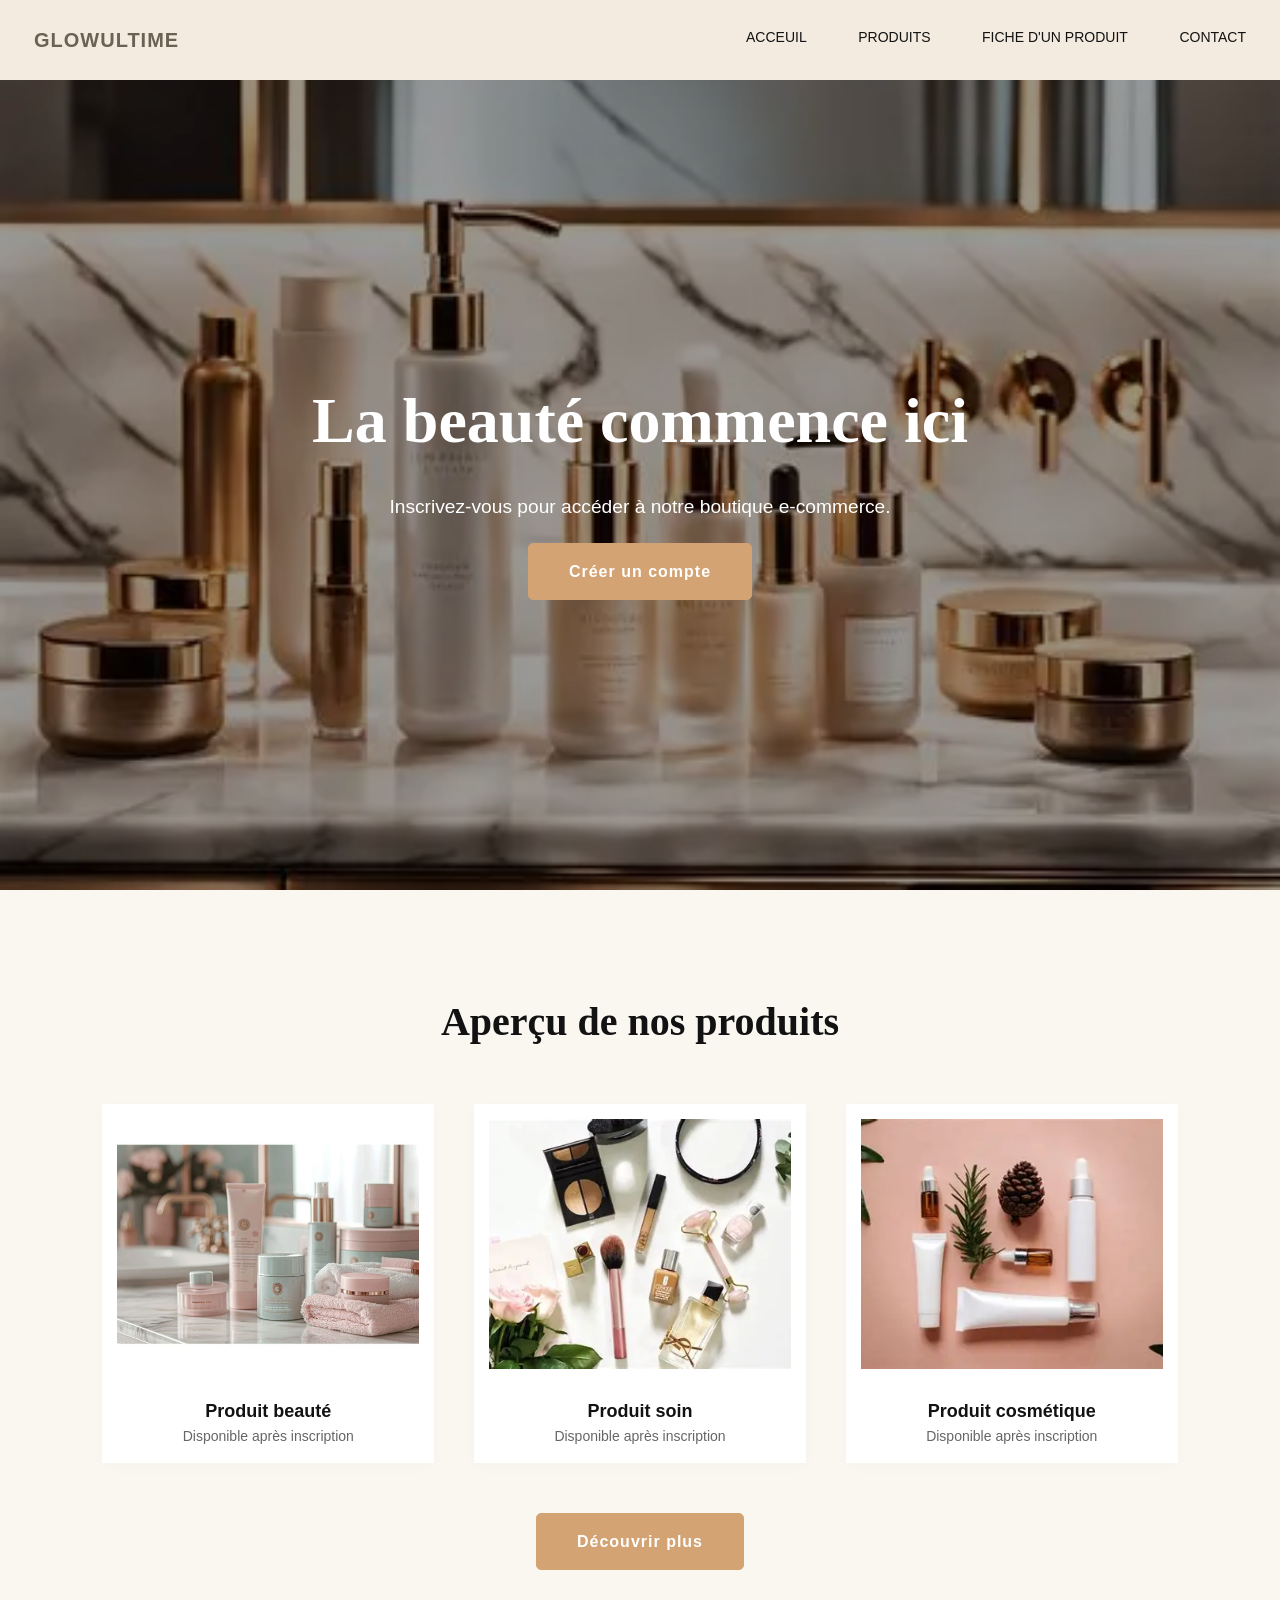
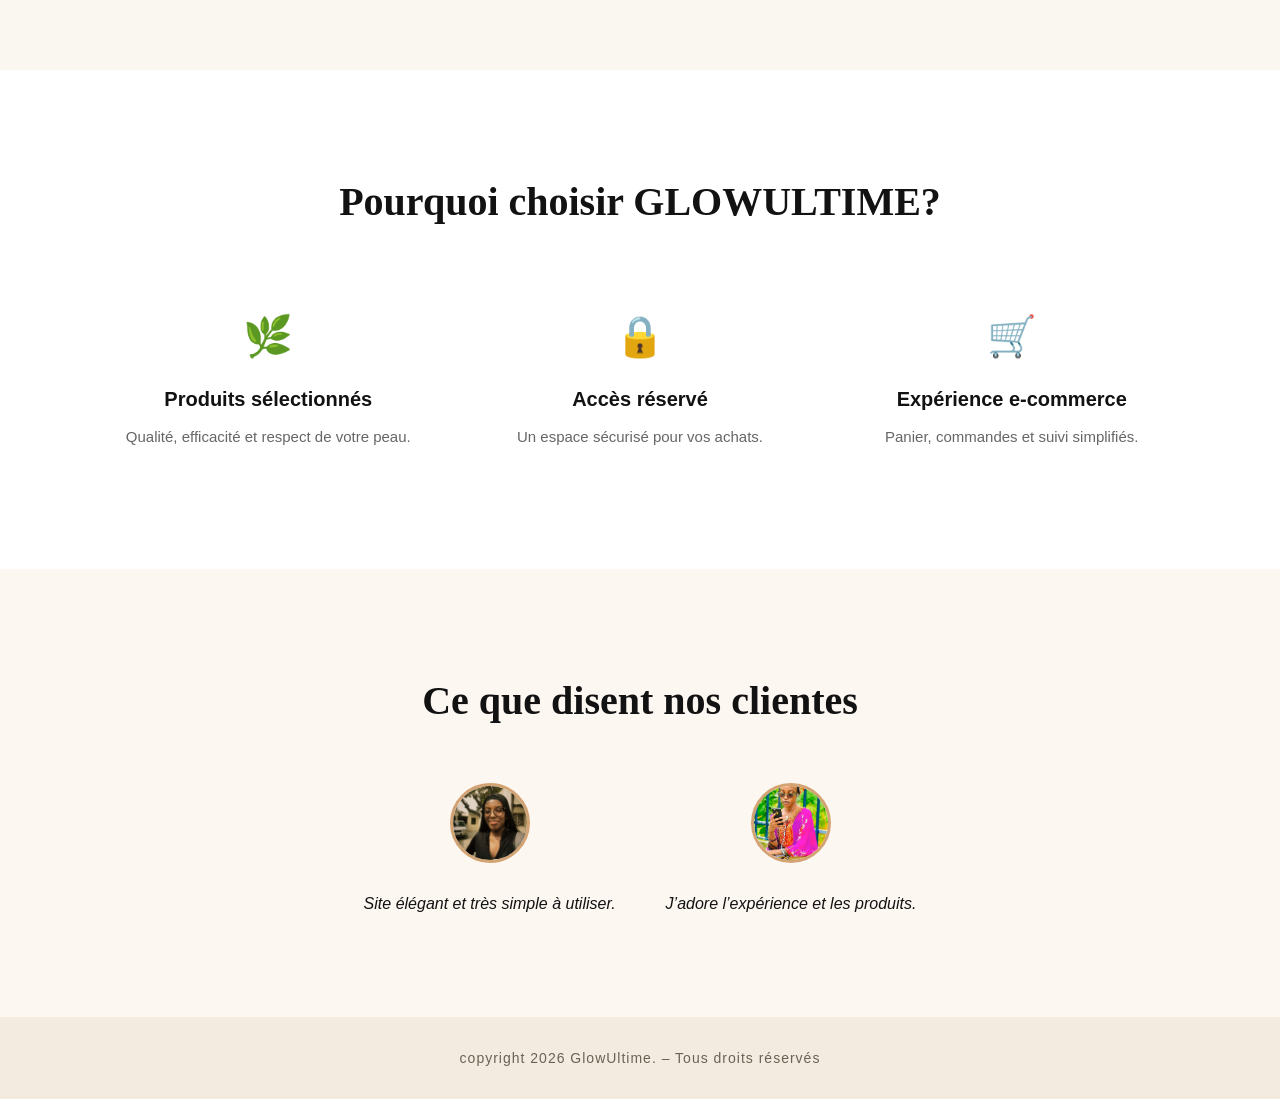
==== index.html @ 8276cecd "utilsation et stylisation d'une seule navbar pour tous" ====
<!DOCTYPE html>
<html lang="fr">
<head>
    <meta charset="UTF-8">
    <meta name="viewport" content="width=device-width, initial-scale=1.0">
    <title>GlowUltime | Boutique Élégante</title>
    <link rel="stylesheet" href="style.css">
</head>
<body>

    <header class="act_header">
        <nav class="nav_navbar">
            <div class="nav_ong">
                <span class="nav_titre">GLOWULTIME</span>
            </div>
            <ul class="nav_ul">
                <li class="nav_li"><a class="nav_a" href="../index.html">ACCEUIL</a></li>
                <li class="nav_li"><a class="nav_a" href="../catalogue/catalogue.html">PRODUITS</a></li>
                <li class="nav_li"><a class="nav_a" href="../produit/fiche-produit.html">FICHE D'UN PRODUIT</a></li>
                <li class="nav_li"><a class="nav_a" href="../contact/contact.html">CONTACT</a></li>
            </ul>
        </nav>
    </header>

<section class="hero">
    <img src="img/image1.jpg" alt="Image principale beauté" class="hero-img">
    <div class="opacity-mask"></div>
    <div class="hero-content">
        <h1>La beauté commence ici</h1>
        <p>Inscrivez-vous pour accéder à notre boutique e-commerce.</p>
        <a href="register.html" class="btn">Créer un compte</a>
    </div>                                               
</section>

<section class="products" id="products">
    <h2>Aperçu de nos produits</h2>

    <div class="product-grid">
        <div class="product-card">
            <img src="img/image2.jpg" alt="Produit beauté">
            <h3>Produit beauté</h3>
            <p>Disponible après inscription</p>
        </div>

        <div class="product-card">
            <img src="img/image3.jpg" alt="Produit soin">
            <h3>Produit soin</h3>
            <p>Disponible après inscription</p>
        </div>

        <div class="product-card">
            <img src="img/image4.jpg" alt="Produit cosmétique">
            <h3>Produit cosmétique</h3>
            <p>Disponible après inscription</p>
        </div>
    </div>

    <a href="register.html" class="btn">Découvrir plus</a>
</section>

<section class="why-us" id="features">
    <h2>Pourquoi choisir GLOWULTIME?</h2>

    <div class="why-grid">
        <div class="why-card">
            <div class="why-icon">🌿</div>
            <h3>Produits sélectionnés</h3>
            <p>Qualité, efficacité et respect de votre peau.</p>
        </div>

        <div class="why-card">
            <div class="why-icon">🔒</div>
            <h3>Accès réservé</h3>
            <p>Un espace sécurisé pour vos achats.</p>
        </div>

        <div class="why-card">
            <div class="why-icon">🛒</div>
            <h3>Expérience e-commerce</h3>
            <p>Panier, commandes et suivi simplifiés.</p>
        </div>
    </div>
</section>

<section class="testimonials" id="testimonials">
    <h2>Ce que disent nos clientes</h2>

    <div class="testimonial-grid">
        <div class="testimonial">
            <img src="img/Grace.jpeg" alt="Cliente Grace">
            <p>Site élégant et très simple à utiliser.</p>
        </div>

        <div class="testimonial">
            <img src="img/Emma-love.jpeg" alt="Cliente Emma">
            <p>J’adore l’expérience et les produits.</p>
        </div>
    </div>
</section>

<footer class="footer">
    <p>copyright 2026  GlowUltime. – Tous droits réservés</p>
</footer>

</body>
</html>
---- style.css ----
* {
    margin: 0;
    padding: 0;
    box-sizing: border-box;
}

/* Importation de polices élégantes */
@import url('https://fonts.googleapis.com/css2?family=Playfair+Display:wght=700&family=Poppins:wght=300;400;600&display=swap');

body {
    margin: 0;
    font-family: 'Poppins', sans-serif;
    color: #121212;
    background-color: #FAF6F0;
    line-height: 1.6;
}

/* NAVBAR */
.act_header{
    position: sticky;
    top: 0;
    z-index: 100;
}
.nav_navbar{
    display: flex;
    justify-content: space-between;
    padding: 24px 34px;
    background-color: #F3EBDF;

}
.nav_titre{
    font-weight: 600;
    font-size: 20px;
    letter-spacing: 1px;
    color: #6B6255;
}
.nav_ul{
    display: flex;
    justify-content: space-between;
    width: 500px;
    margin-left: 30px;
}
.nav_li{
    display: inline;
}
.nav_a{
    text-decoration: none;
    color: var(--ink);
    font-size: 14px;
}



.navbar a:hover {
    color: #d4a373;
}

/* HERO SECTION */
.hero {
    position: relative;
    height: 90vh;
    display: flex;
    align-items: center;
    justify-content: center;
    overflow: hidden;
}

.hero-img {
    position: absolute;
    width: 100%;
    height: 100%;
    object-fit: cover;
}

.opacity-mask {
    background: rgba(0, 0, 0, 0.4);
    position: absolute;
    top: 0; 
    left: 0; 
    width: 100%; 
    height: 100%;
}

.hero-content {
    position: relative;
    z-index: 10;
    color: white;
    text-align: center;
    max-width: 800px;
}

.hero-content h1 {
    font-family: 'Playfair Display', serif;
    font-size: 4rem;
    margin-bottom: 20px;
}

.hero-content p {
    margin-bottom: 20px;
    font-size: 1.2rem;
}

/* BOUTONS */
.btn {
    display: inline-block;
    background: #d4a373;
    padding: 15px 40px;
    text-decoration: none;
    color: white;
    border-radius: 5px;
    font-weight: 600;
    letter-spacing: 1px;
    transition: all 0.3s;
    border: 1px solid #d4a373;
}

.btn:hover {
    background: transparent;
    color: #d4a373;
}

/* PRODUITS */
.products {
    padding: 100px 8%;
    text-align: center;
    border-radius: 5px;
}

.products h2 {
    font-family: 'Playfair Display', serif;
    font-size: 2.5rem;
    margin-bottom: 50px;
}

.product-grid {
    display: grid;
    grid-template-columns: repeat(auto-fit, minmax(280px, 1fr));
    gap: 40px;
    margin-bottom: 50px;
}

.product-card {
    background: white;
    padding: 15px;
    transition: transform 0.3s;
    box-shadow: 0 4px 15px rgba(0,0,0,0.02);
}

.product-card img {
    width: 100%;
    height: 250px;
    object-fit: cover;
}

.product-card:hover {
    transform: translateY(-10px);
}

.product-card h3 {
    font-size: 18px;
    margin-top: 20px;
}

.product-card p {
    color: #666;
    font-size: 14px;
}

/* SECTION POURQUOI CHOISIR (Ajouté pour harmoniser) */
.why-us {
    padding: 100px 8%;
    text-align: center;
    background: white;
}

.why-us h2 {
    font-family: 'Playfair Display', serif;
    font-size: 2.5rem;
    margin-bottom: 50px;
}

.why-grid {
    display: grid;
    grid-template-columns: repeat(auto-fit, minmax(250px, 1fr));
    gap: 40px;
}

.why-card {
    padding: 20px;
}

.why-icon {
    font-size: 2.5rem;
    margin-bottom: 15px;
}

.why-card h3 {
    font-size: 20px;
    margin-bottom: 10px;
}

.why-card p {
    color: #666;
    font-size: 15px;
}

/* TESTIMONIALS */
.testimonials {
    background: #fdf7f2;
    padding: 100px 8%;
    text-align: center;
}

.testimonials h2 {
    font-family: 'Playfair Display', serif;
    font-size: 2.5rem;
    margin-bottom: 50px;
}

.testimonial-grid {
    display: flex;
    justify-content: center;
    gap: 50px;
    flex-wrap: wrap;
}

.testimonial {
    max-width: 400px;
    text-align: center;
    font-style: italic;
}

.testimonial img {
    width: 80px;
    height: 80px;
    border-radius: 50%;
    margin-bottom: 20px;
    border: 3px solid #d4a373;
    object-fit: cover;
}

/* FOOTER (Ajouté pour harmoniser) */
.footer {
    background: #F3EBDF;
    color: #6B6255;
    text-align: center;
    padding: 30px 8%;
    font-size: 14px;
    letter-spacing: 1px;
}

/* ==========================================================================
   MEDIA QUERIES (RESPONSIVITÉ)
   ========================================================================== */

/* Pour les tablettes et petits écrans d'ordinateurs (max 992px) */
@media screen and (max-width: 992px) {
    .hero-content h1 {
        font-size: 3rem; 
    }
    
    .navbar {
        padding: 20px 5%; /* On réduit les marges latérales */
    }
    
    .products, .why-us, .testimonials {
        padding: 60px 5%; /* Des sections un peu moins hautes */
    }
}

/* Pour les smartphones (max 768px) */
@media screen and (max-width: 768px) {
    .navbar {
        flex-direction: column;
        gap: 15px;
        padding: 15px 20px;
    }
    
    .navbar nav {
        display: flex;
        justify-content: center;
        flex-wrap: wrap;
        gap: 15px;
    }
    
    .navbar a {
        margin-left: 0; /* On annule la marge de gauche pour centrer proprement */
        font-size: 13px;
    }

    
    .hero {
        height: 80vh; /* Légèrement plus bas sur mobile pour garder le bouton visible sans trop scroller */
    }

    .hero-content h1 {
        font-size: 2.2rem; 
        padding: 0 15px;
    }
    
    .hero-content p {
        font-size: 14px;
        padding: 0 20px;
    }

    
    .product-grid, .why-grid {
        grid-template-columns: 1fr; /* Une seule colonne par ligne */
        gap: 30px;
    }

    .testimonial-grid {
        flex-direction: column;
        align-items: center;
        gap: 40px;
    }

    .testimonial {
        max-width: 100%; /* Le texte prend toute la largeur disponible */
    }
}
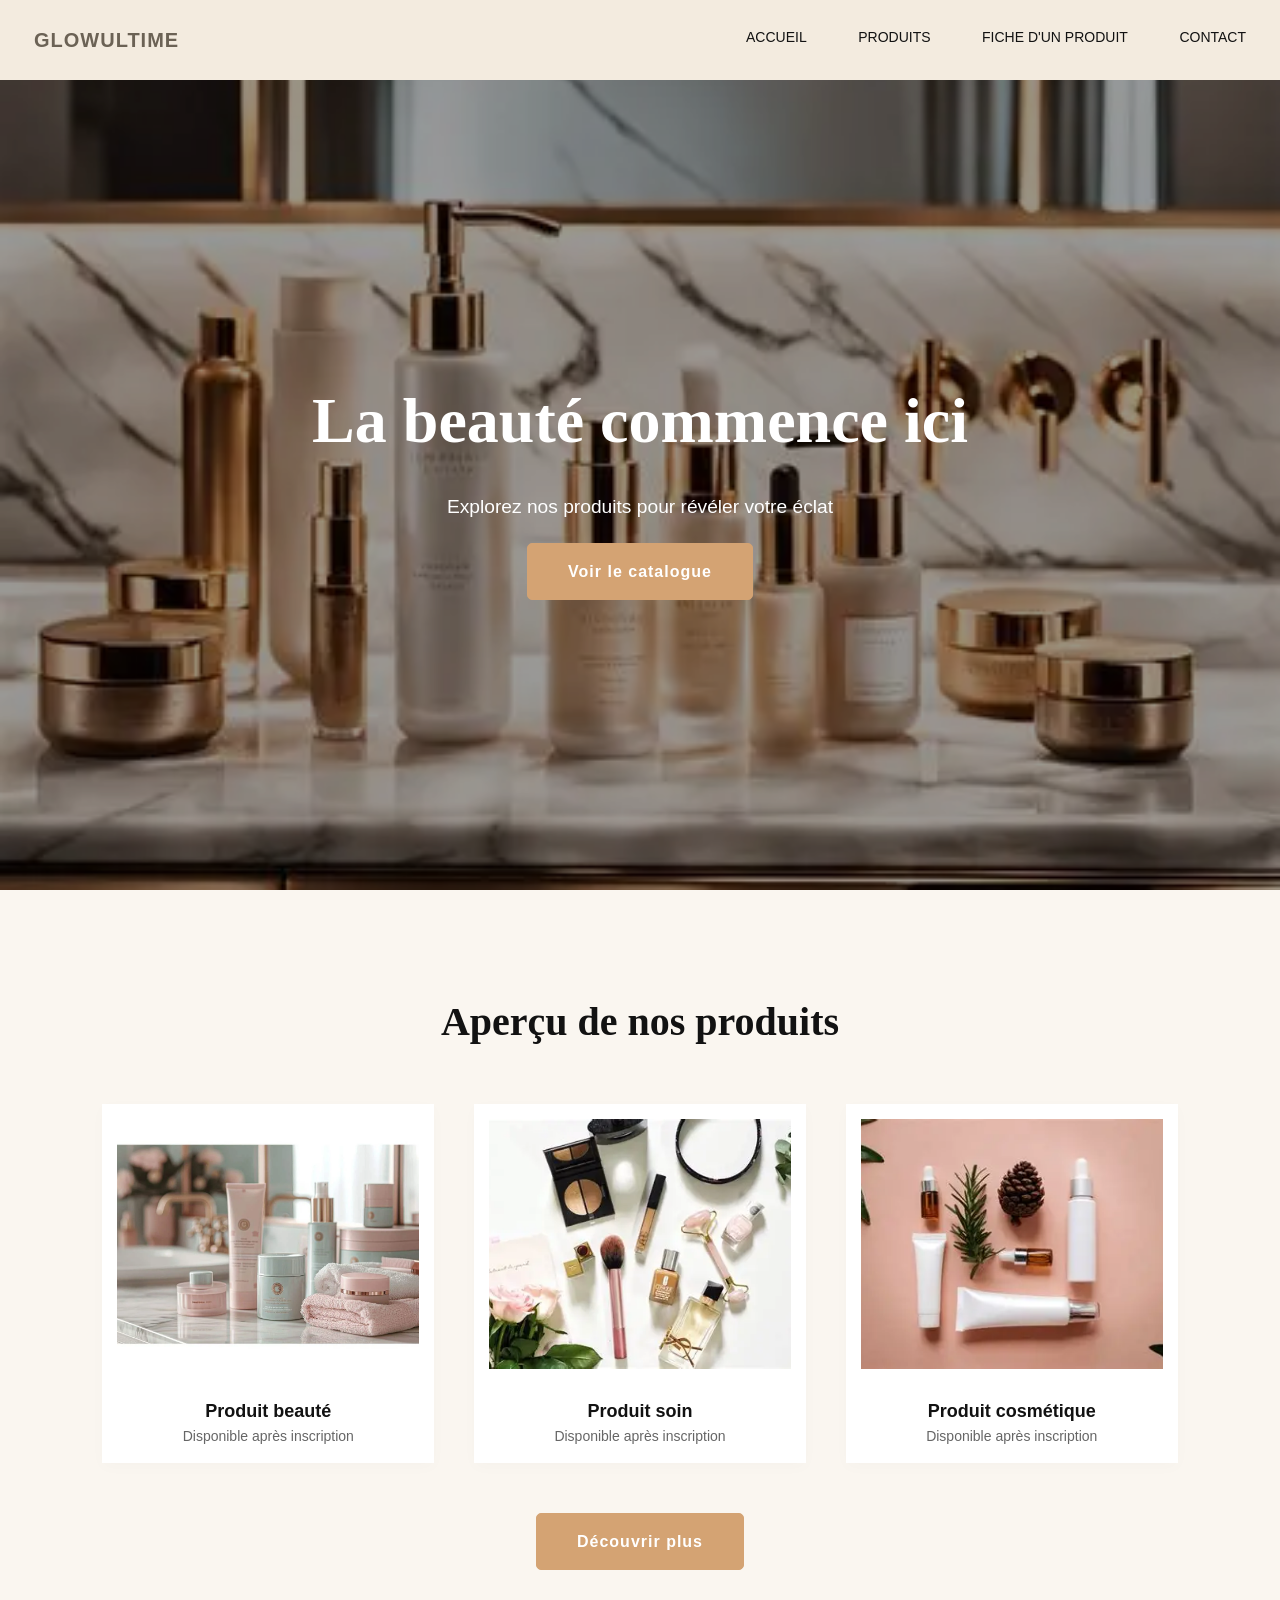
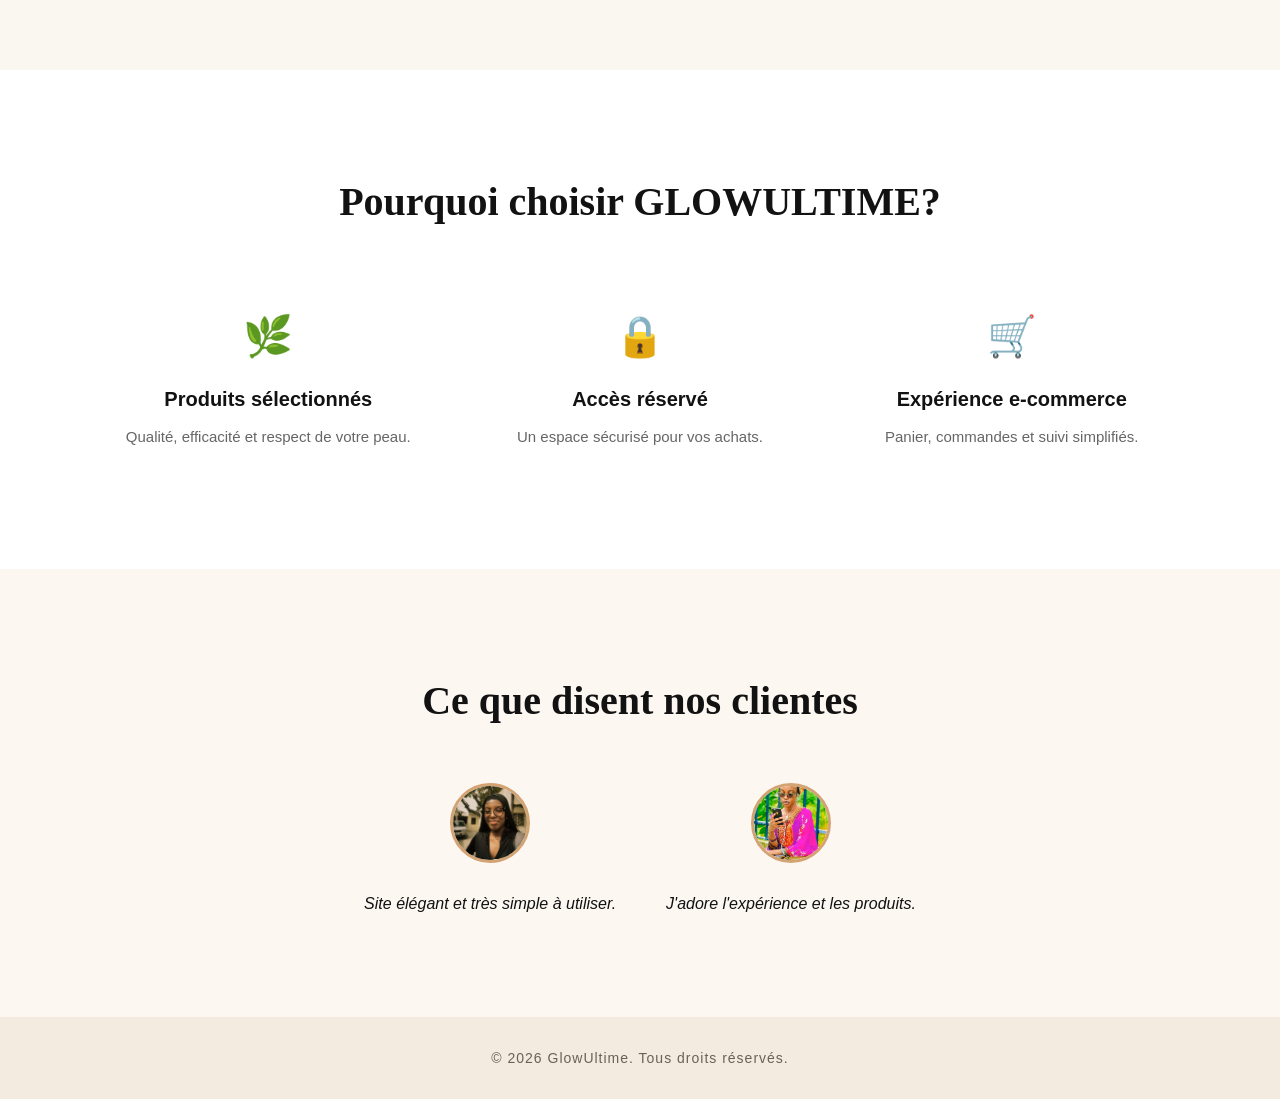
==== commit 4e84959d: "fix: correction des liens entre les pages, de la nav bar, et d'autres petits detail & completion du " ====
--- a/index.html
+++ b/index.html
@@ -14,10 +14,10 @@
                 <span class="nav_titre">GLOWULTIME</span>
             </div>
             <ul class="nav_ul">
-                <li class="nav_li"><a class="nav_a" href="../index.html">ACCEUIL</a></li>
-                <li class="nav_li"><a class="nav_a" href="../catalogue/catalogue.html">PRODUITS</a></li>
-                <li class="nav_li"><a class="nav_a" href="../produit/fiche-produit.html">FICHE D'UN PRODUIT</a></li>
-                <li class="nav_li"><a class="nav_a" href="../contact/contact.html">CONTACT</a></li>
+                <li class="nav_li"><a class="nav_a" href="index.html">ACCUEIL</a></li>
+                <li class="nav_li"><a class="nav_a" href="catalogue/catalogue.html">PRODUITS</a></li>
+                <li class="nav_li"><a class="nav_a" href="produit/fiche-produit.html">FICHE D'UN PRODUIT</a></li>
+                <li class="nav_li"><a class="nav_a" href="contact/contact.html">CONTACT</a></li>
             </ul>
         </nav>
     </header>
@@ -27,8 +27,8 @@
     <div class="opacity-mask"></div>
     <div class="hero-content">
         <h1>La beauté commence ici</h1>
-        <p>Inscrivez-vous pour accéder à notre boutique e-commerce.</p>
-        <a href="register.html" class="btn">Créer un compte</a>
+        <p>Explorez nos produits pour révéler votre éclat</p>
+        <a href="catalogue/catalogue.html" class="btn">Voir le catalogue</a>
     </div>                                               
 </section>
 
@@ -55,7 +55,7 @@
         </div>
     </div>
 
-    <a href="register.html" class="btn">Découvrir plus</a>
+    <a href="catalogue/catalogue.html" class="btn">Découvrir plus</a>
 </section>
 
 <section class="why-us" id="features">
@@ -93,13 +93,13 @@
 
         <div class="testimonial">
             <img src="img/Emma-love.jpeg" alt="Cliente Emma">
-            <p>J’adore l’expérience et les produits.</p>
+            <p>J'adore l'expérience et les produits.</p>
         </div>
     </div>
 </section>
 
 <footer class="footer">
-    <p>copyright 2026  GlowUltime. – Tous droits réservés</p>
+    <p>&copy; 2026 GlowUltime. Tous droits réservés.</p>
 </footer>
 
 </body>
--- a/style.css
+++ b/style.css
@@ -276,7 +276,7 @@
         padding: 15px 20px;
     }
     
-    .navbar nav {
+    .nav_navbar {
         display: flex;
         justify-content: center;
         flex-wrap: wrap;
@@ -318,4 +318,4 @@
     .testimonial {
         max-width: 100%; /* Le texte prend toute la largeur disponible */
     }
-}+}
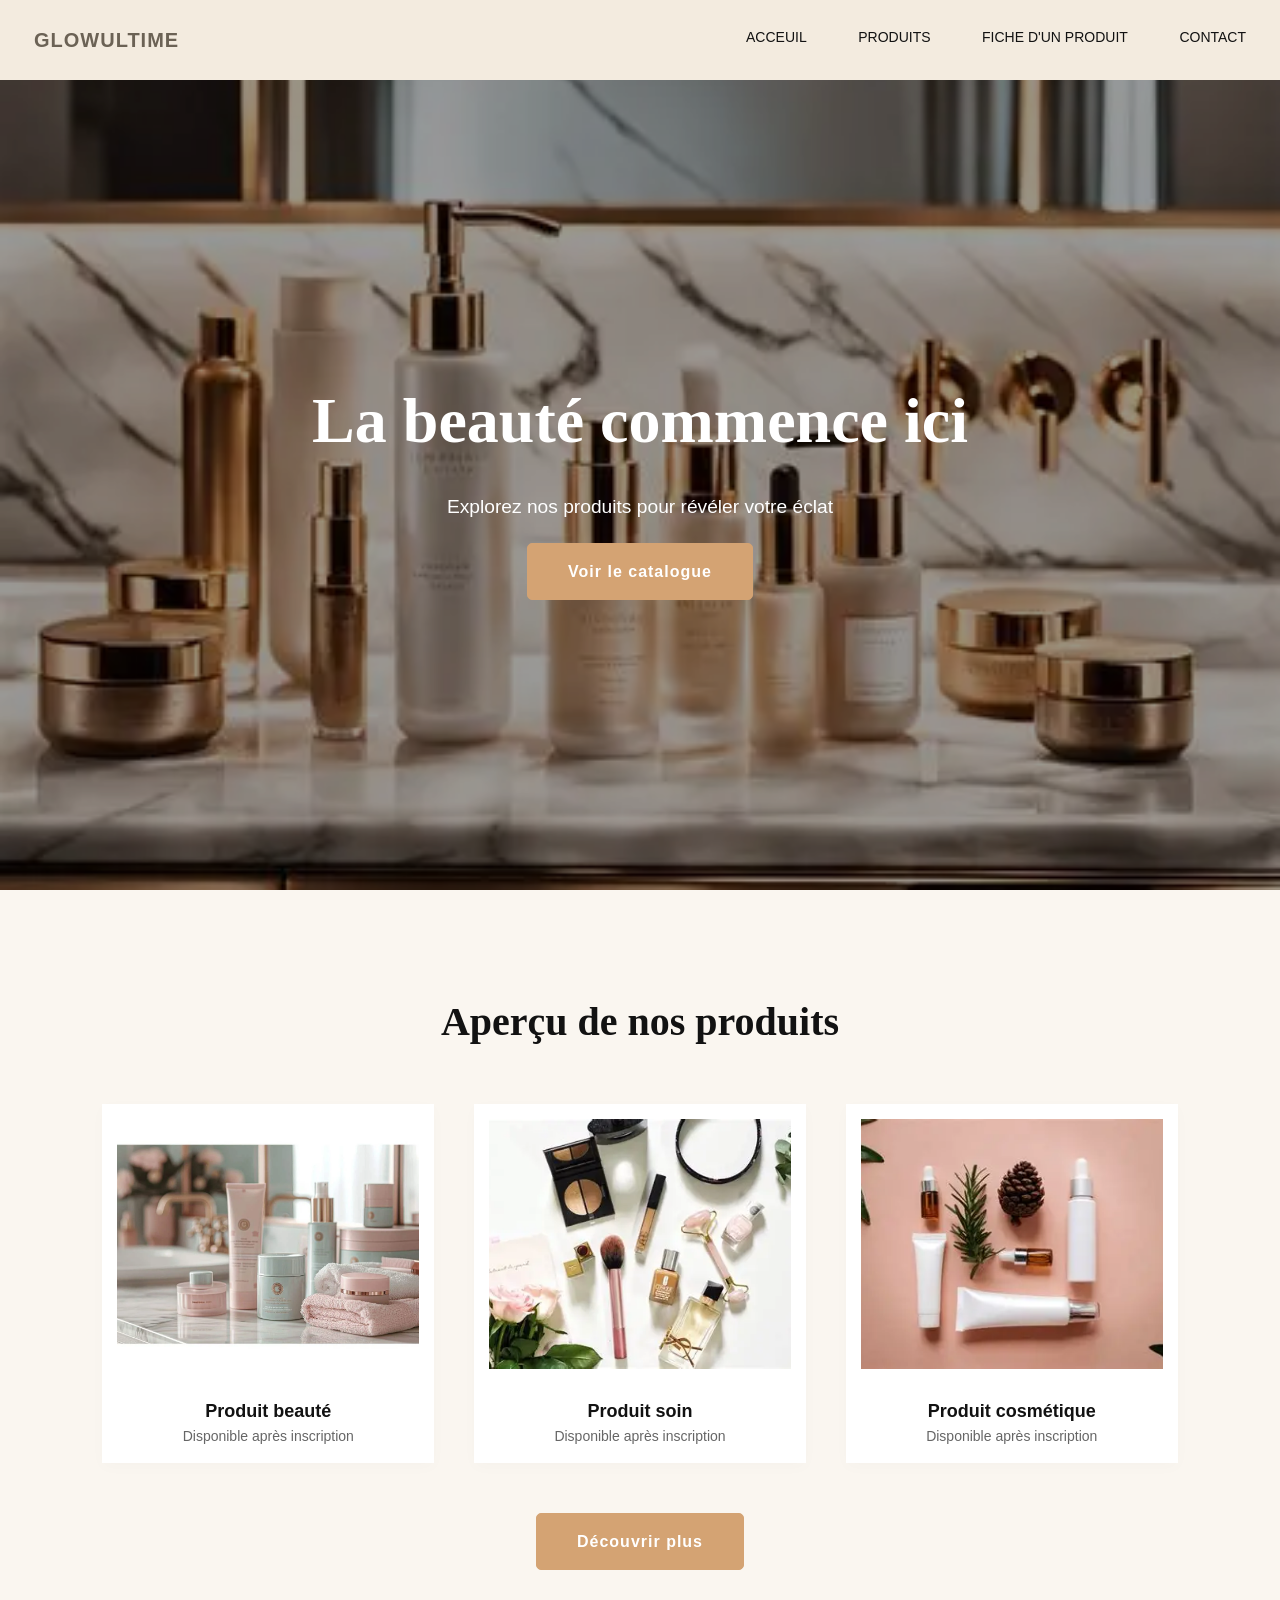
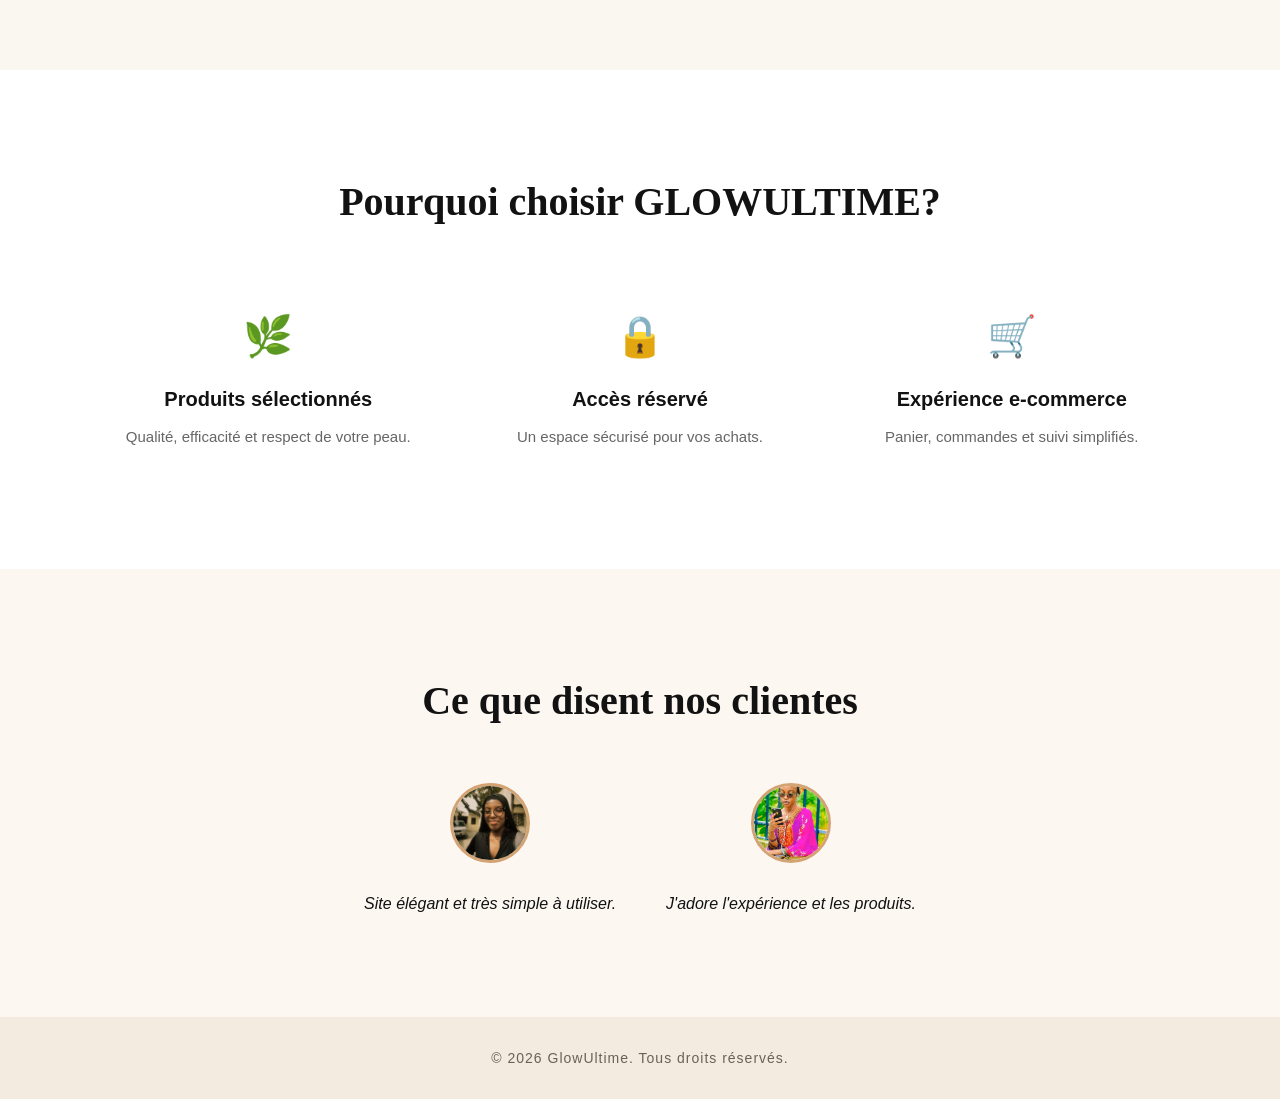
==== commit fc9b5fbd: "Merge branch 'main' into develop" ====
--- a/index.html
+++ b/index.html
@@ -14,7 +14,7 @@
                 <span class="nav_titre">GLOWULTIME</span>
             </div>
             <ul class="nav_ul">
-                <li class="nav_li"><a class="nav_a" href="index.html">ACCUEIL</a></li>
+                <li class="nav_li"><a class="nav_a" href="index.html">ACCEUIL</a></li>
                 <li class="nav_li"><a class="nav_a" href="catalogue/catalogue.html">PRODUITS</a></li>
                 <li class="nav_li"><a class="nav_a" href="produit/fiche-produit.html">FICHE D'UN PRODUIT</a></li>
                 <li class="nav_li"><a class="nav_a" href="contact/contact.html">CONTACT</a></li>
@@ -103,4 +103,4 @@
 </footer>
 
 </body>
-</html>+</html>
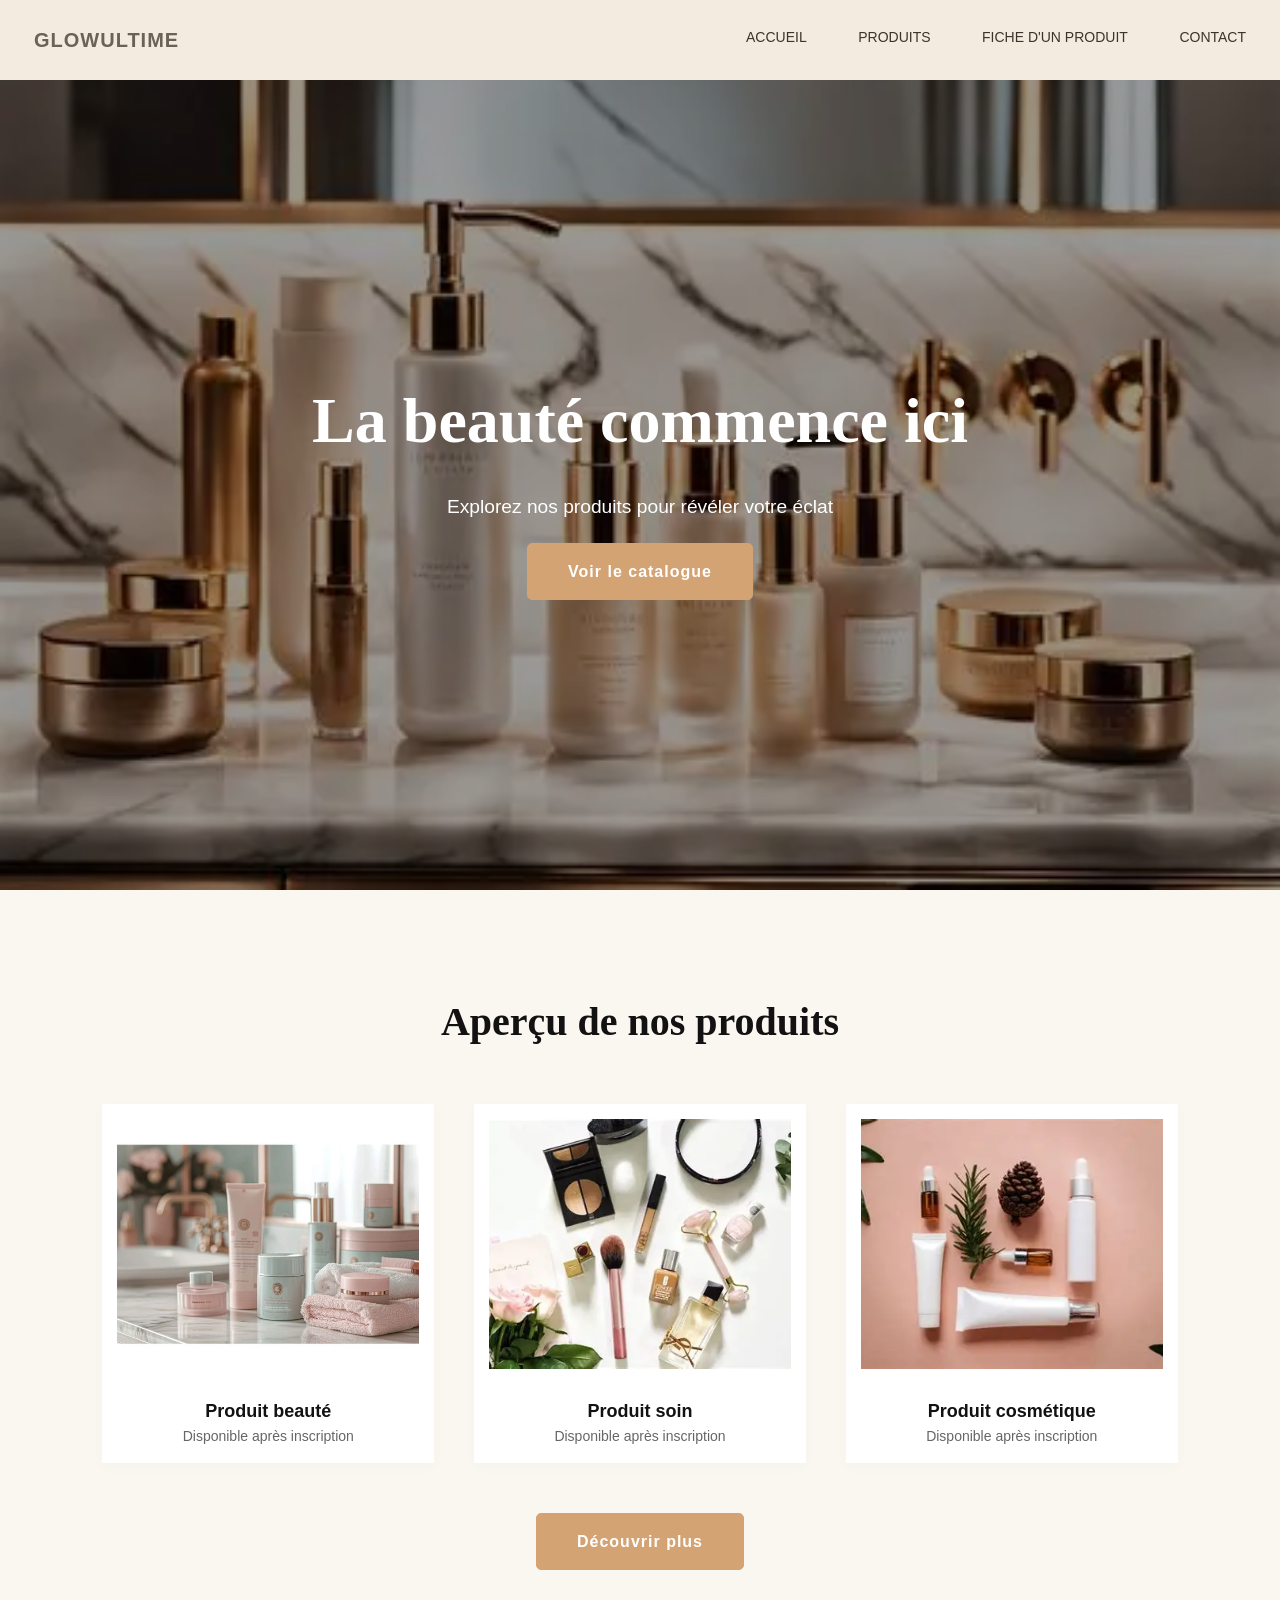
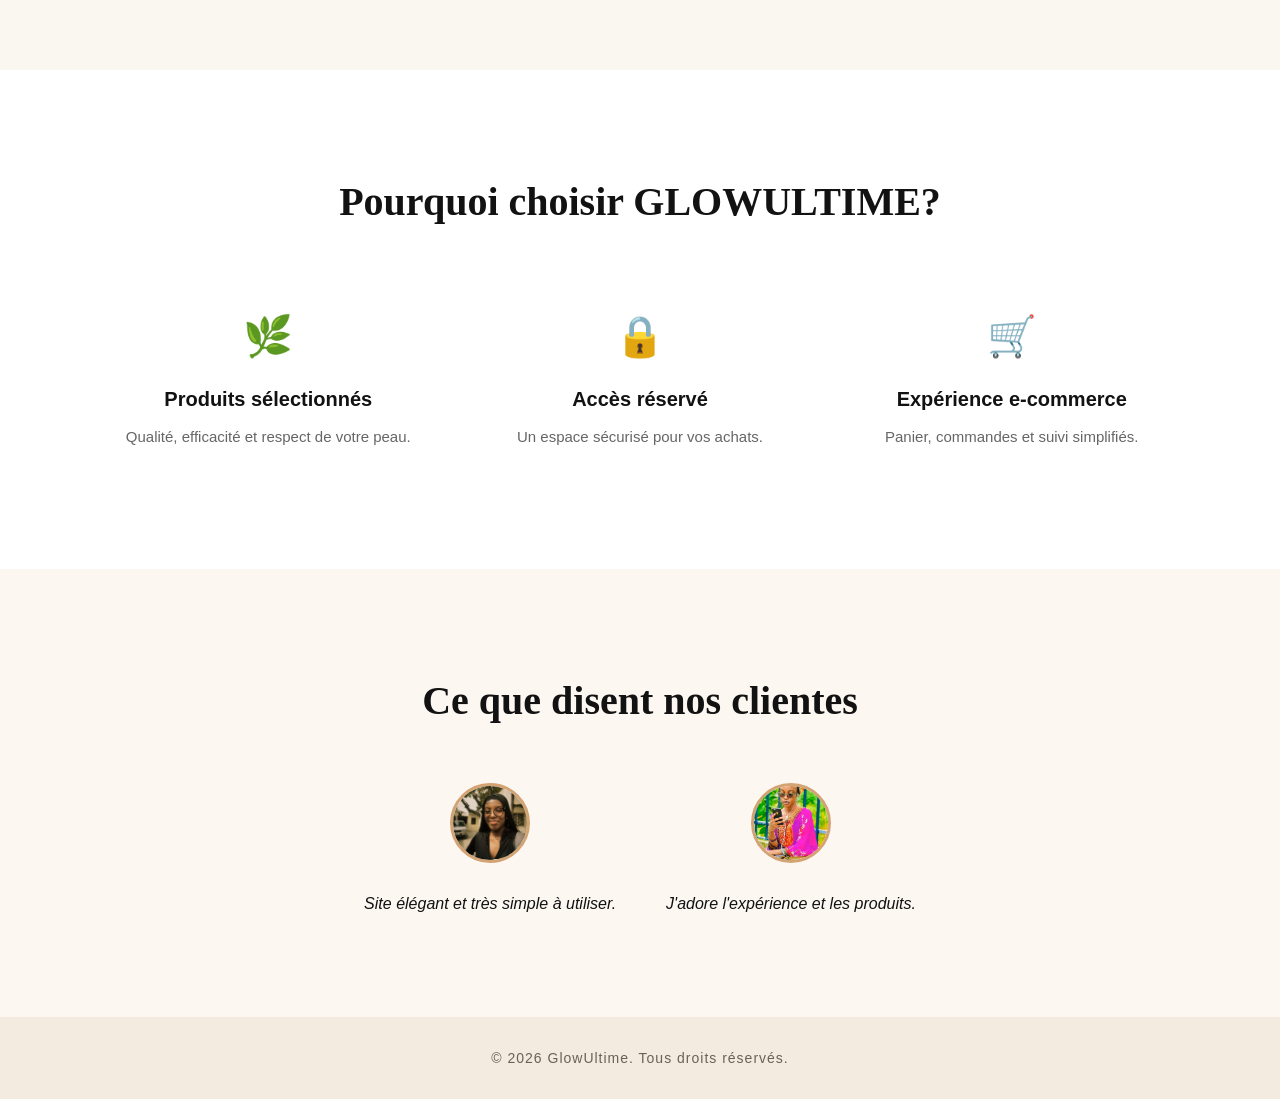
==== commit 5e930307: "fix: harmonisation des variables CSS, correction Accueil et structure semantique" ====
--- a/index.html
+++ b/index.html
@@ -14,7 +14,7 @@
                 <span class="nav_titre">GLOWULTIME</span>
             </div>
             <ul class="nav_ul">
-                <li class="nav_li"><a class="nav_a" href="index.html">ACCEUIL</a></li>
+                <li class="nav_li"><a class="nav_a" href="index.html">ACCUEIL</a></li>
                 <li class="nav_li"><a class="nav_a" href="catalogue/catalogue.html">PRODUITS</a></li>
                 <li class="nav_li"><a class="nav_a" href="produit/fiche-produit.html">FICHE D'UN PRODUIT</a></li>
                 <li class="nav_li"><a class="nav_a" href="contact/contact.html">CONTACT</a></li>
@@ -22,81 +22,84 @@
         </nav>
     </header>
 
-<section class="hero">
-    <img src="img/image1.jpg" alt="Image principale beauté" class="hero-img">
-    <div class="opacity-mask"></div>
-    <div class="hero-content">
-        <h1>La beauté commence ici</h1>
-        <p>Explorez nos produits pour révéler votre éclat</p>
-        <a href="catalogue/catalogue.html" class="btn">Voir le catalogue</a>
-    </div>                                               
-</section>
+    <main>
 
-<section class="products" id="products">
-    <h2>Aperçu de nos produits</h2>
+        <section class="hero">
+            <img src="img/image1.jpg" alt="Image principale beauté" class="hero-img">
+            <div class="opacity-mask"></div>
+            <div class="hero-content">
+                <h1>La beauté commence ici</h1>
+                <p>Explorez nos produits pour révéler votre éclat</p>
+                <a href="catalogue/catalogue.html" class="btn">Voir le catalogue</a>
+            </div>                                               
+        </section>
 
-    <div class="product-grid">
-        <div class="product-card">
-            <img src="img/image2.jpg" alt="Produit beauté">
-            <h3>Produit beauté</h3>
-            <p>Disponible après inscription</p>
-        </div>
+        <section class="products" id="products">
+            <h2>Aperçu de nos produits</h2>
 
-        <div class="product-card">
-            <img src="img/image3.jpg" alt="Produit soin">
-            <h3>Produit soin</h3>
-            <p>Disponible après inscription</p>
-        </div>
+            <div class="product-grid">
+                <div class="product-card">
+                    <img src="img/image2.jpg" alt="Produit beauté">
+                    <h3>Produit beauté</h3>
+                    <p>Disponible après inscription</p>
+                </div>
 
-        <div class="product-card">
-            <img src="img/image4.jpg" alt="Produit cosmétique">
-            <h3>Produit cosmétique</h3>
-            <p>Disponible après inscription</p>
-        </div>
-    </div>
+                <div class="product-card">
+                    <img src="img/image3.jpg" alt="Produit soin">
+                    <h3>Produit soin</h3>
+                    <p>Disponible après inscription</p>
+                </div>
 
-    <a href="catalogue/catalogue.html" class="btn">Découvrir plus</a>
-</section>
+                <div class="product-card">
+                    <img src="img/image4.jpg" alt="Produit cosmétique">
+                    <h3>Produit cosmétique</h3>
+                    <p>Disponible après inscription</p>
+                </div>
+            </div>
 
-<section class="why-us" id="features">
-    <h2>Pourquoi choisir GLOWULTIME?</h2>
+            <a href="catalogue/catalogue.html" class="btn">Découvrir plus</a>
+        </section>
 
-    <div class="why-grid">
-        <div class="why-card">
-            <div class="why-icon">🌿</div>
-            <h3>Produits sélectionnés</h3>
-            <p>Qualité, efficacité et respect de votre peau.</p>
-        </div>
+        <section class="why-us" id="features">
+            <h2>Pourquoi choisir GLOWULTIME?</h2>
 
-        <div class="why-card">
-            <div class="why-icon">🔒</div>
-            <h3>Accès réservé</h3>
-            <p>Un espace sécurisé pour vos achats.</p>
-        </div>
+            <div class="why-grid">
+                <div class="why-card">
+                    <div class="why-icon">🌿</div>
+                    <h3>Produits sélectionnés</h3>
+                    <p>Qualité, efficacité et respect de votre peau.</p>
+                </div>
 
-        <div class="why-card">
-            <div class="why-icon">🛒</div>
-            <h3>Expérience e-commerce</h3>
-            <p>Panier, commandes et suivi simplifiés.</p>
-        </div>
-    </div>
-</section>
+                <div class="why-card">
+                    <div class="why-icon">🔒</div>
+                    <h3>Accès réservé</h3>
+                    <p>Un espace sécurisé pour vos achats.</p>
+                </div>
 
-<section class="testimonials" id="testimonials">
-    <h2>Ce que disent nos clientes</h2>
+                <div class="why-card">
+                    <div class="why-icon">🛒</div>
+                    <h3>Expérience e-commerce</h3>
+                    <p>Panier, commandes et suivi simplifiés.</p>
+                </div>
+            </div>
+        </section>
 
-    <div class="testimonial-grid">
-        <div class="testimonial">
-            <img src="img/Grace.jpeg" alt="Cliente Grace">
-            <p>Site élégant et très simple à utiliser.</p>
-        </div>
+        <section class="testimonials" id="testimonials">
+            <h2>Ce que disent nos clientes</h2>
 
-        <div class="testimonial">
-            <img src="img/Emma-love.jpeg" alt="Cliente Emma">
-            <p>J'adore l'expérience et les produits.</p>
-        </div>
-    </div>
-</section>
+            <div class="testimonial-grid">
+                <div class="testimonial">
+                    <img src="img/Grace.jpeg" alt="Cliente Grace">
+                    <p>Site élégant et très simple à utiliser.</p>
+                </div>
+
+                <div class="testimonial">
+                    <img src="img/Emma-love.jpeg" alt="Cliente Emma">
+                    <p>J'adore l'expérience et les produits.</p>
+                </div>
+            </div>
+        </section>
+    </main>
 
 <footer class="footer">
     <p>&copy; 2026 GlowUltime. Tous droits réservés.</p>
--- a/style.css
+++ b/style.css
@@ -1,3 +1,14 @@
+:root{
+    --cream:#FAF6F0;
+    --cream-deep:#F3EBDF;
+    --ink:#3B342C;
+    --ink-soft:#6B6255;
+    --tan:#E3B98F;
+    --tan-deep:#C9945F;
+    --gold:#B98A4C;
+    --line:#E6DCCB;
+}
+
 * {
     margin: 0;
     padding: 0;
